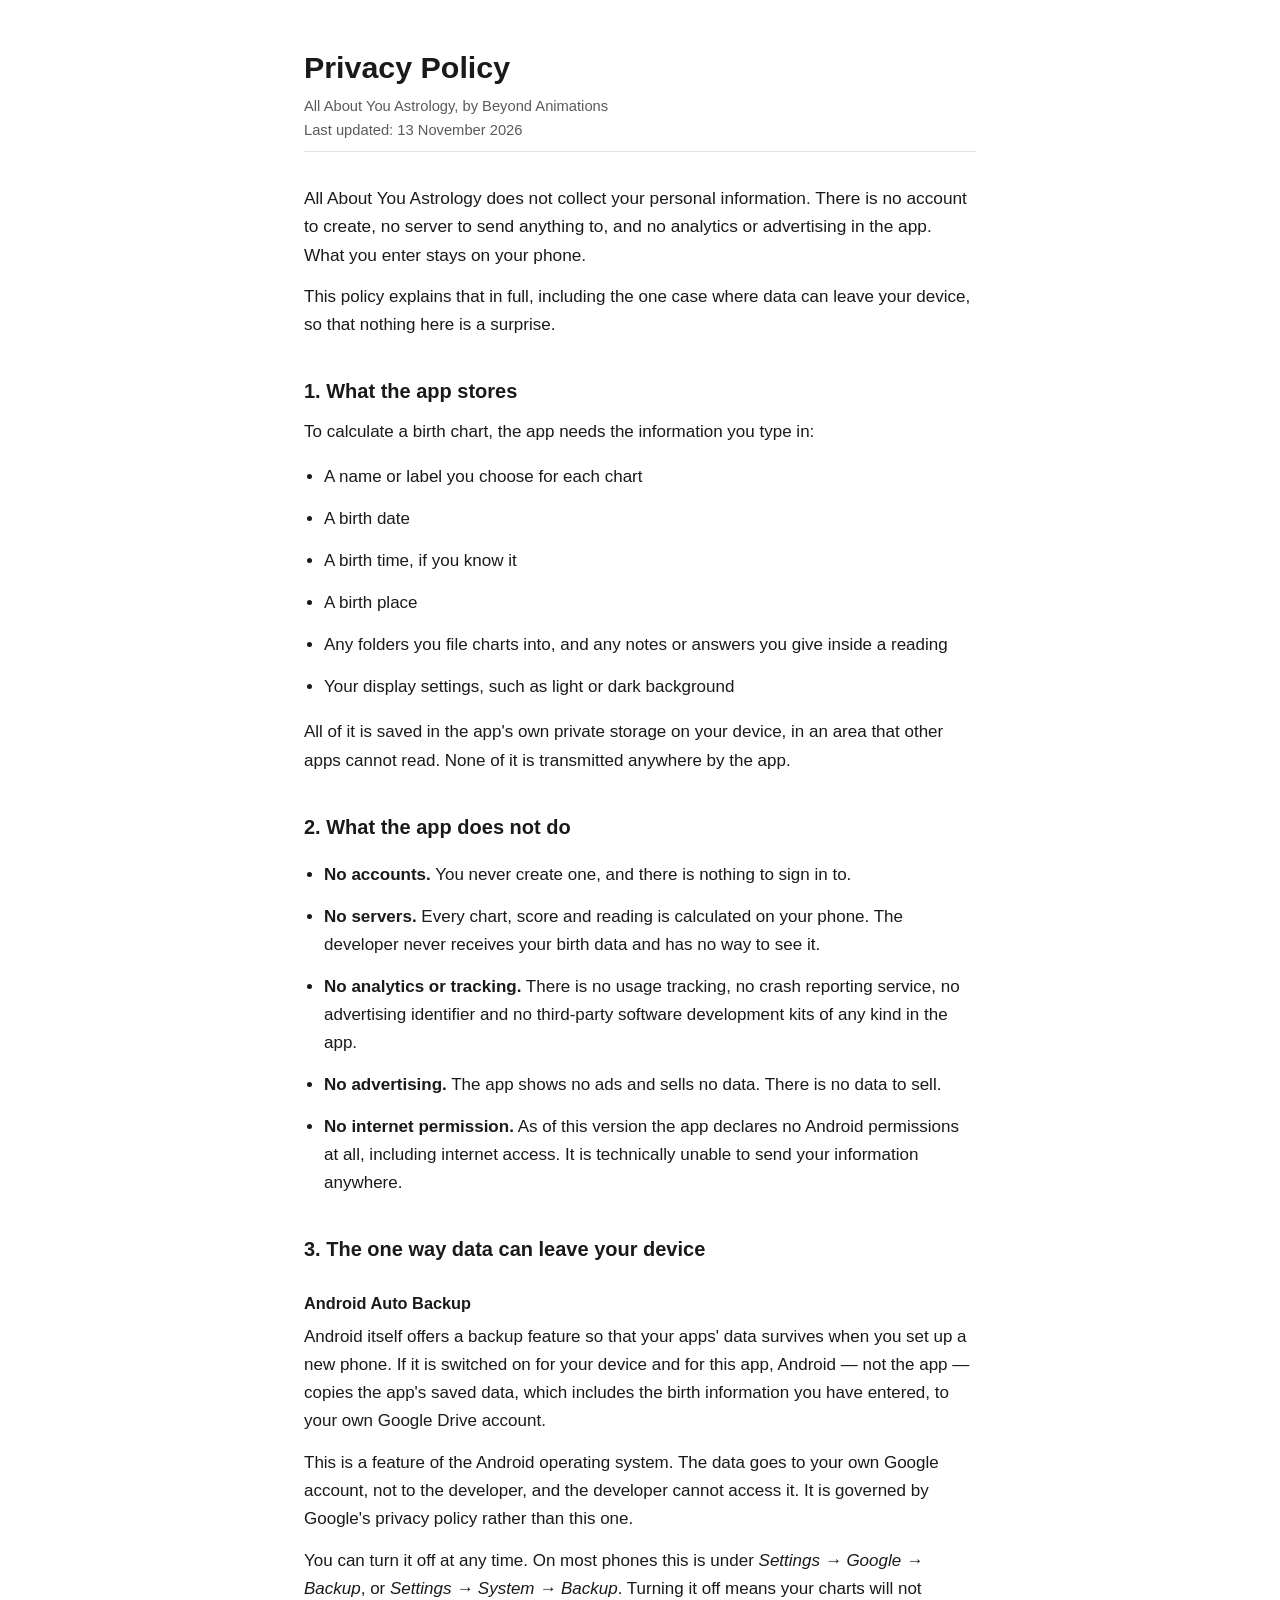
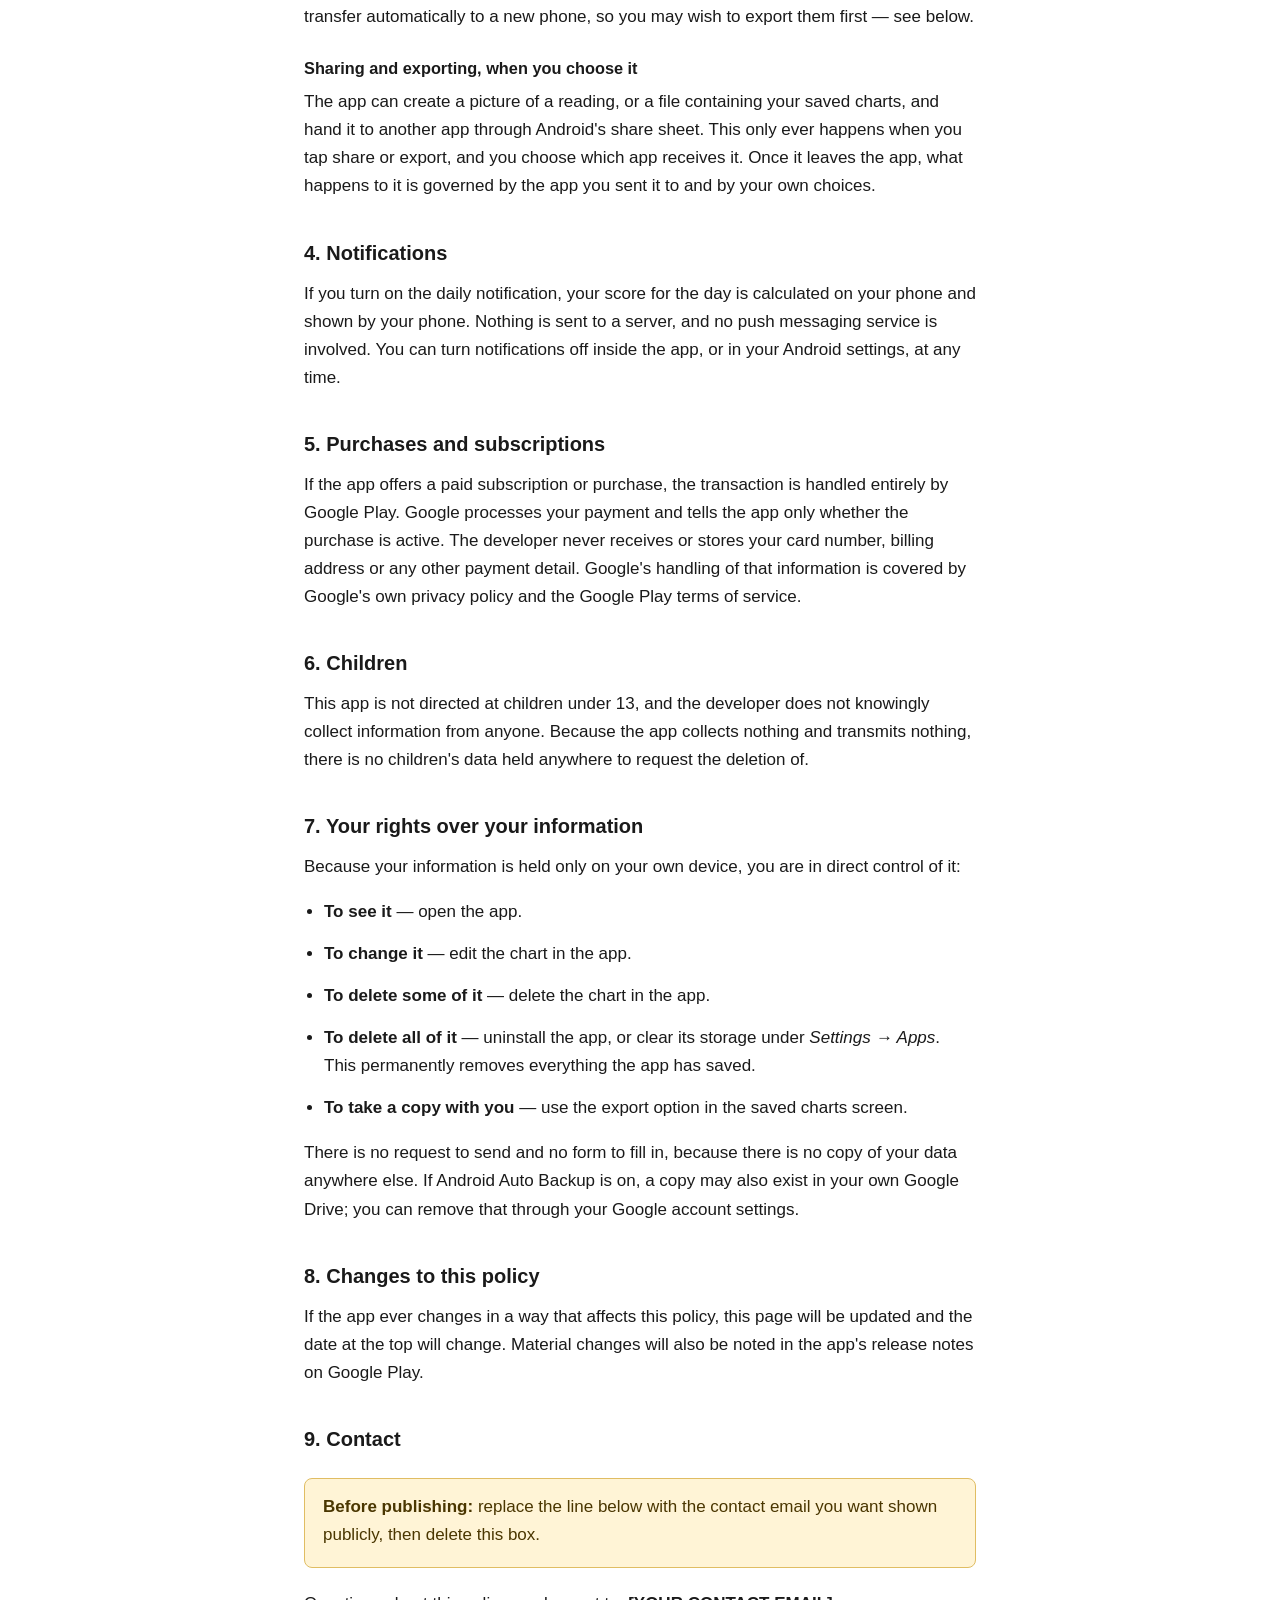
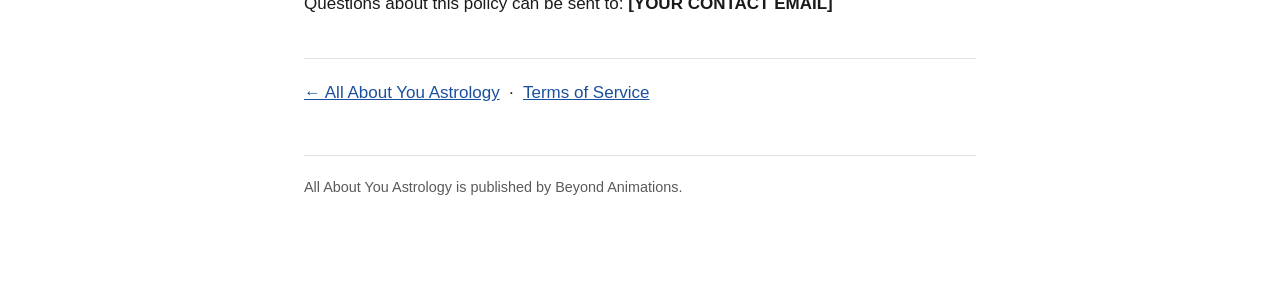
==== privacy.html @ 1790e674 "Privacy Policy and Terms of Service for All About You Astrology Written against the shipped code rat" ====
<!doctype html>
<html lang="en">
<head>
<meta charset="utf-8">
<meta name="viewport" content="width=device-width, initial-scale=1">
<title>Privacy Policy — All About You Astrology</title>
<link rel="stylesheet" href="style.css">
</head>
<body>
<main>

<header>
  <h1>Privacy Policy</h1>
  <p class="meta">All About You Astrology, by Beyond Animations<br>
  Last updated: 13 November 2026</p>
</header>

<p class="lede">All About You Astrology does not collect your personal information.
There is no account to create, no server to send anything to, and no analytics or
advertising in the app. What you enter stays on your phone.</p>

<p>This policy explains that in full, including the one case where data can leave your
device, so that nothing here is a surprise.</p>

<h2>1. What the app stores</h2>

<p>To calculate a birth chart, the app needs the information you type in:</p>

<ul>
  <li>A name or label you choose for each chart</li>
  <li>A birth date</li>
  <li>A birth time, if you know it</li>
  <li>A birth place</li>
  <li>Any folders you file charts into, and any notes or answers you give inside a reading</li>
  <li>Your display settings, such as light or dark background</li>
</ul>

<p>All of it is saved in the app's own private storage on your device, in an area that
other apps cannot read. None of it is transmitted anywhere by the app.</p>

<h2>2. What the app does not do</h2>

<ul>
  <li><strong>No accounts.</strong> You never create one, and there is nothing to sign in to.</li>
  <li><strong>No servers.</strong> Every chart, score and reading is calculated on your
      phone. The developer never receives your birth data and has no way to see it.</li>
  <li><strong>No analytics or tracking.</strong> There is no usage tracking, no crash
      reporting service, no advertising identifier and no third-party software
      development kits of any kind in the app.</li>
  <li><strong>No advertising.</strong> The app shows no ads and sells no data. There is no
      data to sell.</li>
  <li><strong>No internet permission.</strong> As of this version the app declares no
      Android permissions at all, including internet access. It is technically unable to
      send your information anywhere.</li>
</ul>

<h2>3. The one way data can leave your device</h2>

<h3>Android Auto Backup</h3>

<p>Android itself offers a backup feature so that your apps' data survives when you set up
a new phone. If it is switched on for your device and for this app, Android — not the
app — copies the app's saved data, which includes the birth information you have entered,
to your own Google Drive account.</p>

<p>This is a feature of the Android operating system. The data goes to your own Google
account, not to the developer, and the developer cannot access it. It is governed by
Google's privacy policy rather than this one.</p>

<p>You can turn it off at any time. On most phones this is under
<em>Settings &rarr; Google &rarr; Backup</em>, or <em>Settings &rarr; System &rarr;
Backup</em>. Turning it off means your charts will not transfer automatically to a new
phone, so you may wish to export them first — see below.</p>

<h3>Sharing and exporting, when you choose it</h3>

<p>The app can create a picture of a reading, or a file containing your saved charts, and
hand it to another app through Android's share sheet. This only ever happens when you tap
share or export, and you choose which app receives it. Once it leaves the app, what
happens to it is governed by the app you sent it to and by your own choices.</p>

<h2>4. Notifications</h2>

<p>If you turn on the daily notification, your score for the day is calculated on your
phone and shown by your phone. Nothing is sent to a server, and no push messaging service
is involved. You can turn notifications off inside the app, or in your Android settings,
at any time.</p>

<h2>5. Purchases and subscriptions</h2>

<p>If the app offers a paid subscription or purchase, the transaction is handled entirely
by Google Play. Google processes your payment and tells the app only whether the purchase
is active. The developer never receives or stores your card number, billing address or any
other payment detail. Google's handling of that information is covered by Google's own
privacy policy and the Google Play terms of service.</p>

<h2>6. Children</h2>

<p>This app is not directed at children under 13, and the developer does not knowingly
collect information from anyone. Because the app collects nothing and transmits nothing,
there is no children's data held anywhere to request the deletion of.</p>

<h2>7. Your rights over your information</h2>

<p>Because your information is held only on your own device, you are in direct control of
it:</p>

<ul>
  <li><strong>To see it</strong> — open the app.</li>
  <li><strong>To change it</strong> — edit the chart in the app.</li>
  <li><strong>To delete some of it</strong> — delete the chart in the app.</li>
  <li><strong>To delete all of it</strong> — uninstall the app, or clear its storage under
      <em>Settings &rarr; Apps</em>. This permanently removes everything the app has saved.</li>
  <li><strong>To take a copy with you</strong> — use the export option in the saved charts
      screen.</li>
</ul>

<p>There is no request to send and no form to fill in, because there is no copy of your
data anywhere else. If Android Auto Backup is on, a copy may also exist in your own Google
Drive; you can remove that through your Google account settings.</p>

<h2>8. Changes to this policy</h2>

<p>If the app ever changes in a way that affects this policy, this page will be updated and
the date at the top will change. Material changes will also be noted in the app's release
notes on Google Play.</p>

<h2>9. Contact</h2>

<div class="todo">
  <p><strong>Before publishing:</strong> replace the line below with the contact email you
  want shown publicly, then delete this box.</p>
</div>

<p>Questions about this policy can be sent to: <strong>[YOUR CONTACT EMAIL]</strong></p>

<nav class="home">
  <p><a href="index.html">&larr; All About You Astrology</a> &nbsp;·&nbsp;
  <a href="terms.html">Terms of Service</a></p>
</nav>

<footer>
  <p>All About You Astrology is published by Beyond Animations.</p>
</footer>

</main>
</body>
</html>
---- style.css ----
:root {
  --bg: #ffffff;
  --fg: #1a1a1a;
  --muted: #5a5a5a;
  --rule: #e2e2e2;
  --link: #1a4fa0;
  --card: #f7f7f8;
}
@media (prefers-color-scheme: dark) {
  :root {
    --bg: #15151a;
    --fg: #ececf0;
    --muted: #a0a0ab;
    --rule: #32323c;
    --link: #8fb4f5;
    --card: #1e1e26;
  }
}
* { box-sizing: border-box; }
body {
  margin: 0;
  padding: 0 16px 72px;
  background: var(--bg);
  color: var(--fg);
  font: 17px/1.65 -apple-system, BlinkMacSystemFont, "Segoe UI", Roboto, Helvetica, Arial, sans-serif;
}
main { max-width: 42rem; margin: 0 auto; }
header { padding: 48px 0 8px; border-bottom: 1px solid var(--rule); margin-bottom: 32px; }
h1 { font-size: 1.9rem; line-height: 1.25; margin: 0 0 8px; }
h2 { font-size: 1.25rem; margin: 36px 0 10px; }
h3 { font-size: 1.02rem; margin: 24px 0 6px; }
p, li { margin: 0 0 14px; }
ul { padding-left: 1.25rem; }
a { color: var(--link); }
.meta { color: var(--muted); font-size: 0.92rem; margin: 0; }
.lede { font-size: 1.08rem; }
.card {
  background: var(--card);
  border: 1px solid var(--rule);
  border-radius: 10px;
  padding: 18px 20px 6px;
  margin: 24px 0;
}
.todo {
  background: #fff4d6;
  border: 1px solid #e0bd63;
  color: #4a3600;
  border-radius: 8px;
  padding: 14px 18px 4px;
  margin: 22px 0;
}
@media (prefers-color-scheme: dark) {
  .todo { background: #3a2f10; border-color: #7a6324; color: #f3e2b4; }
}
nav.home { margin: 40px 0 0; padding-top: 20px; border-top: 1px solid var(--rule); }
footer { margin-top: 48px; padding-top: 20px; border-top: 1px solid var(--rule); color: var(--muted); font-size: 0.9rem; }
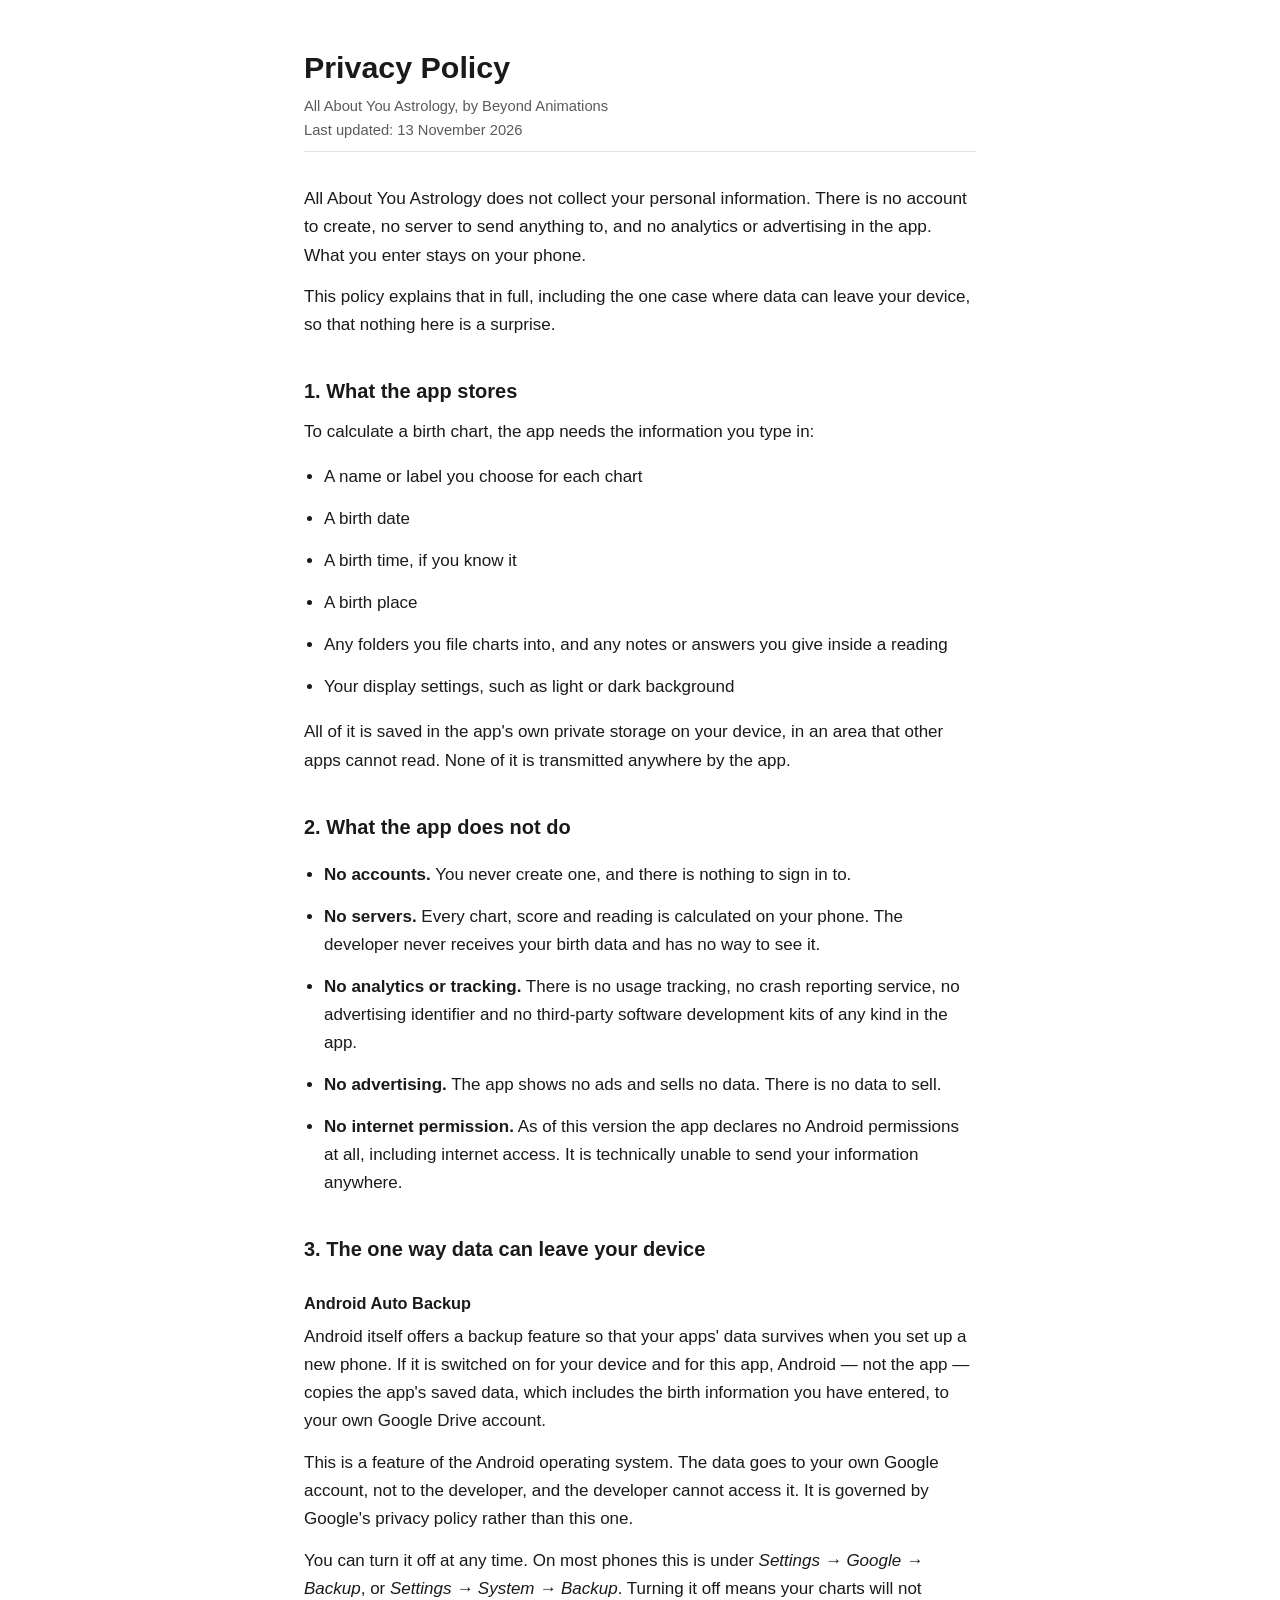
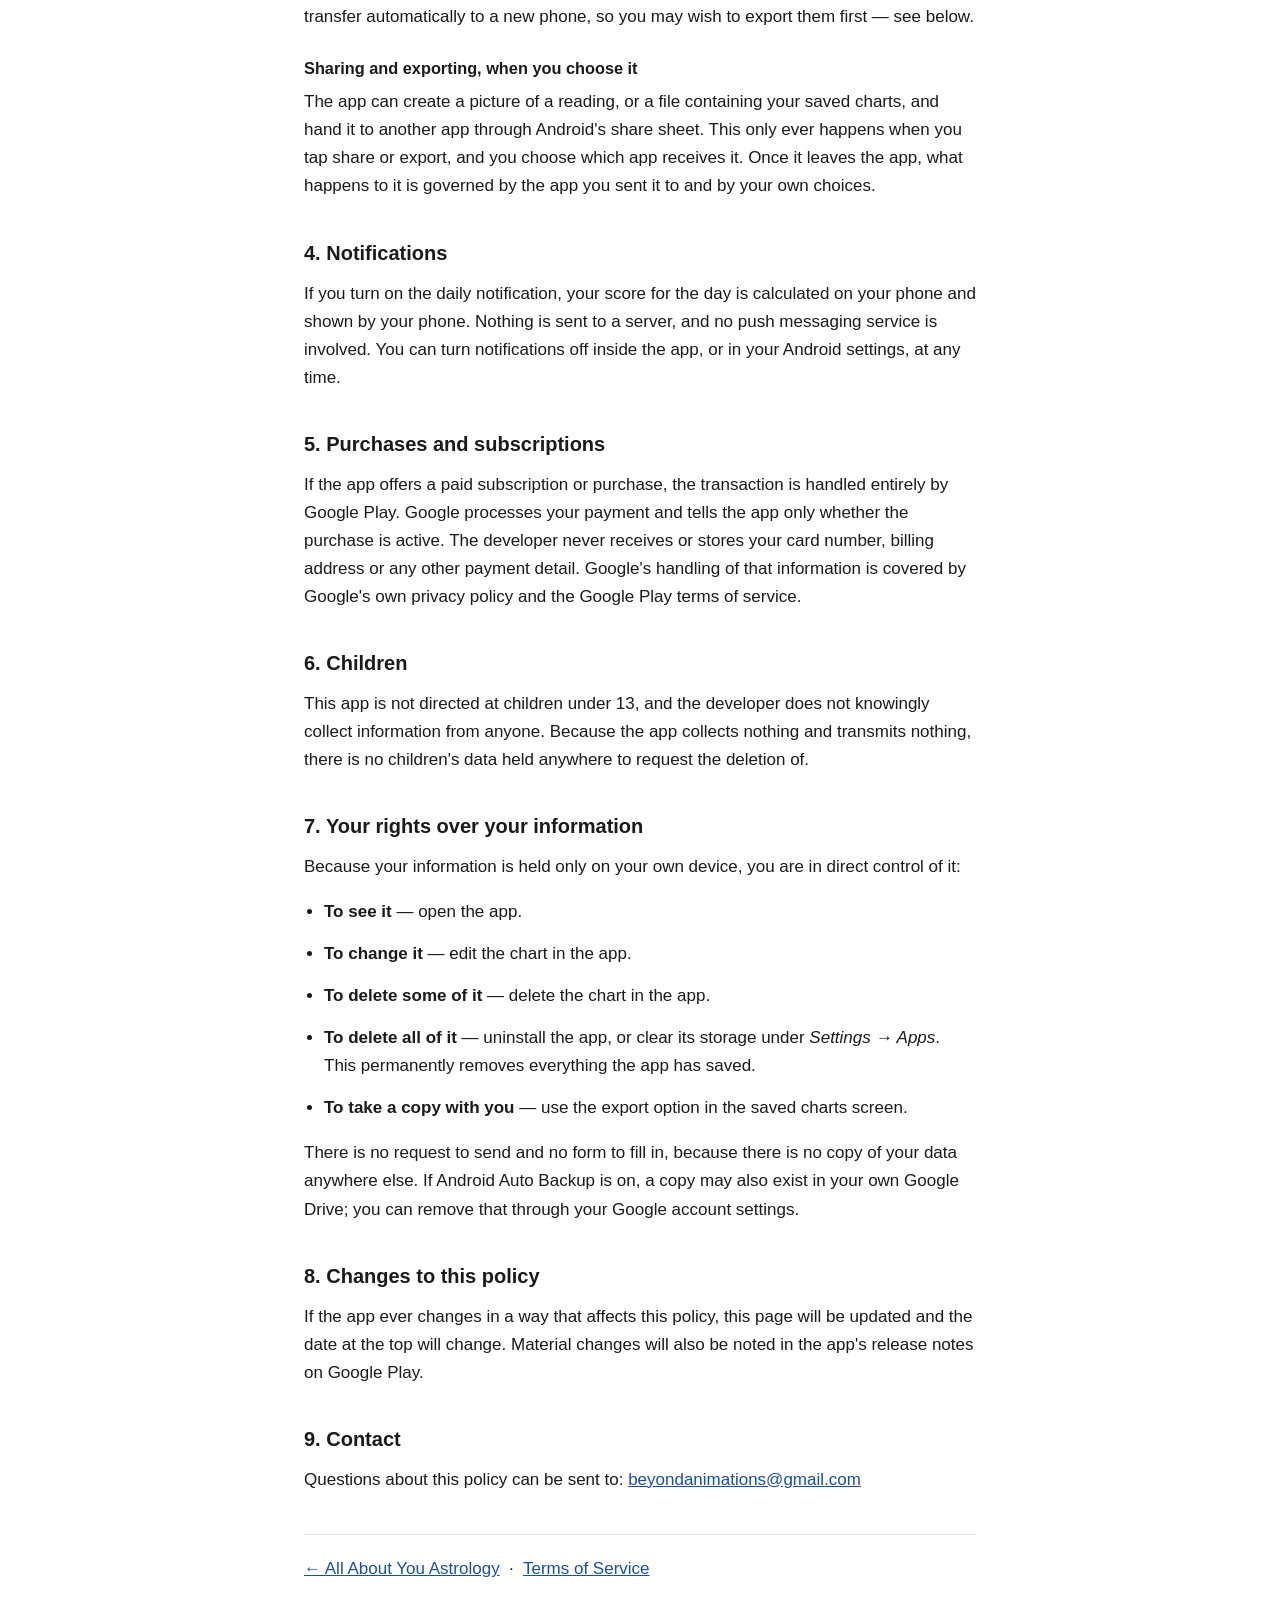
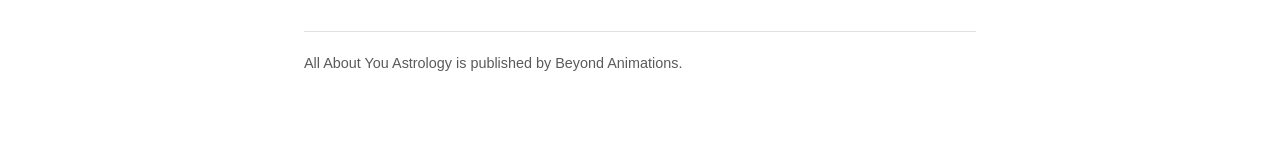
==== commit 61efd0b4: "Fill in the contact, state and country Florida, United States, and beyondanimations@gmail.com as the" ====
--- a/privacy.html
+++ b/privacy.html
@@ -127,12 +127,8 @@
 
 <h2>9. Contact</h2>
 
-<div class="todo">
-  <p><strong>Before publishing:</strong> replace the line below with the contact email you
-  want shown publicly, then delete this box.</p>
-</div>
 
-<p>Questions about this policy can be sent to: <strong>[YOUR CONTACT EMAIL]</strong></p>
+<p>Questions about this policy can be sent to: <a href="mailto:beyondanimations@gmail.com">beyondanimations@gmail.com</a></p>
 
 <nav class="home">
   <p><a href="index.html">&larr; All About You Astrology</a> &nbsp;·&nbsp;
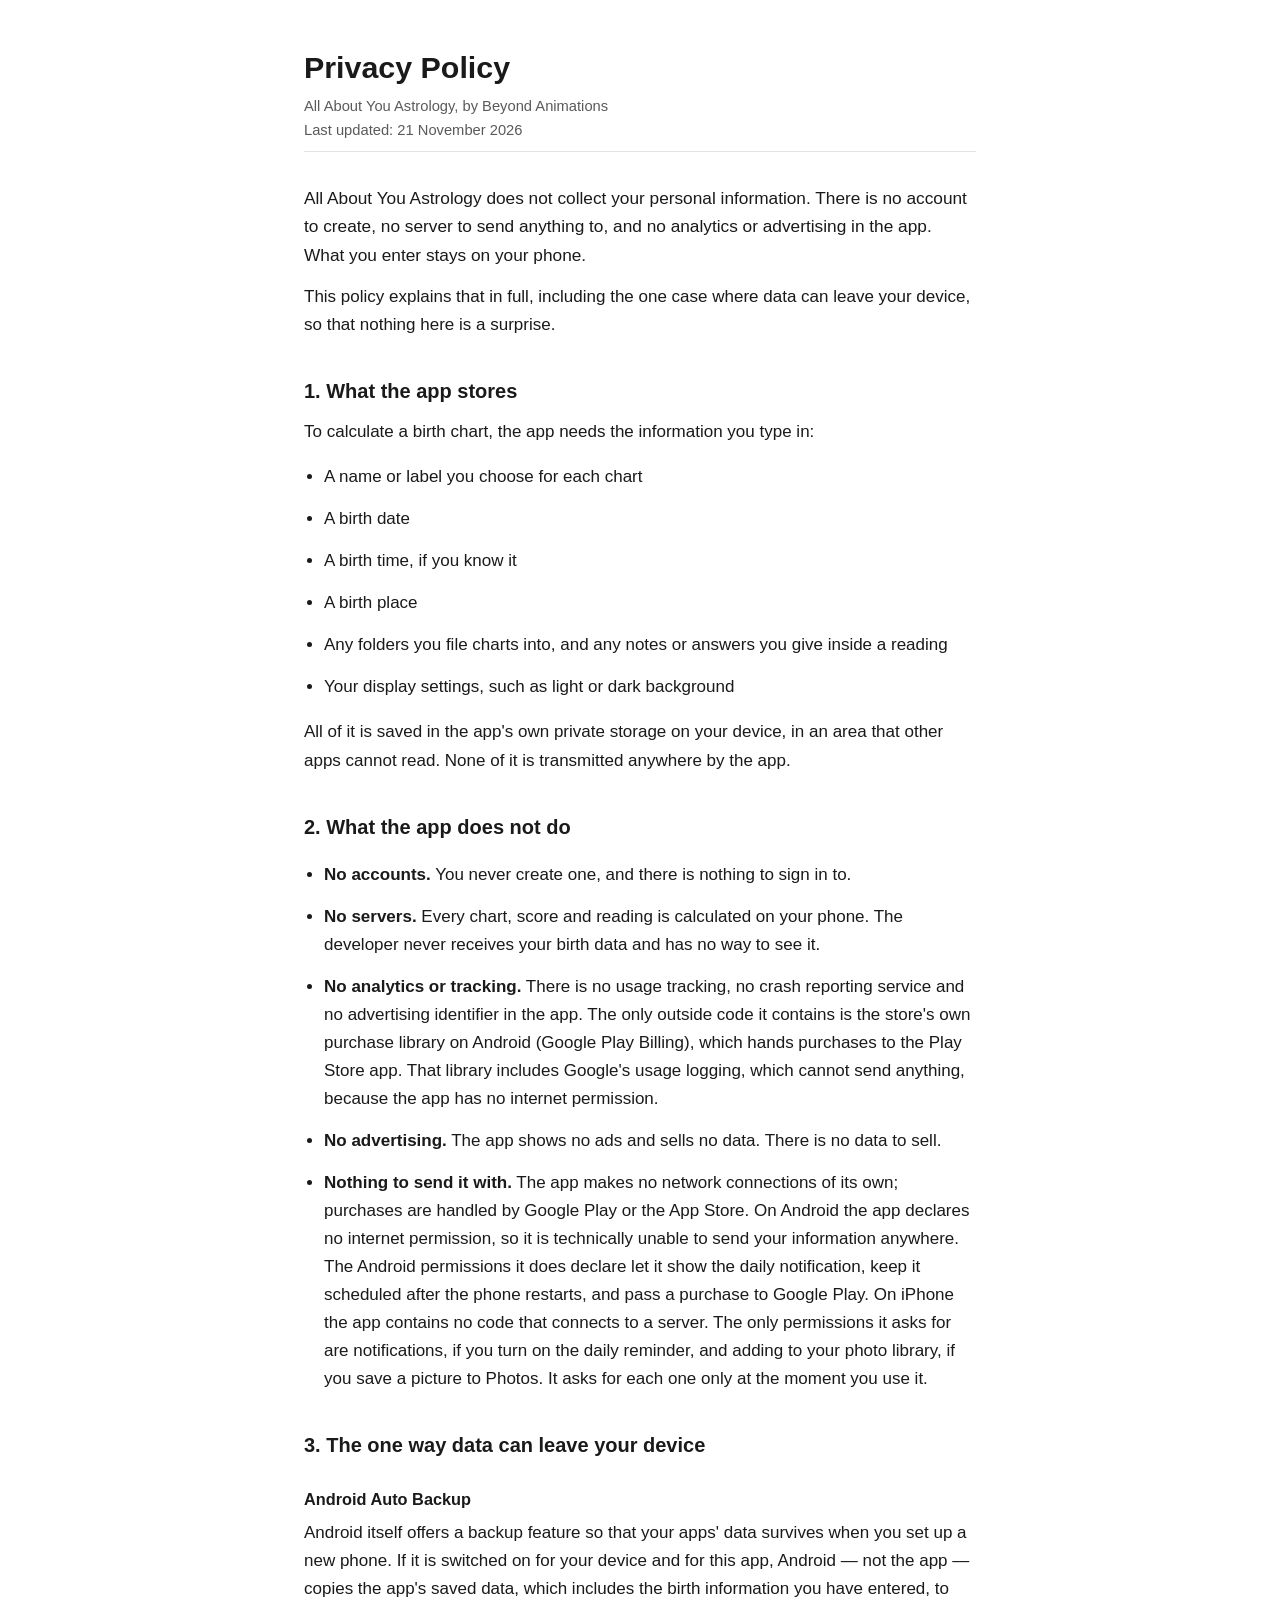
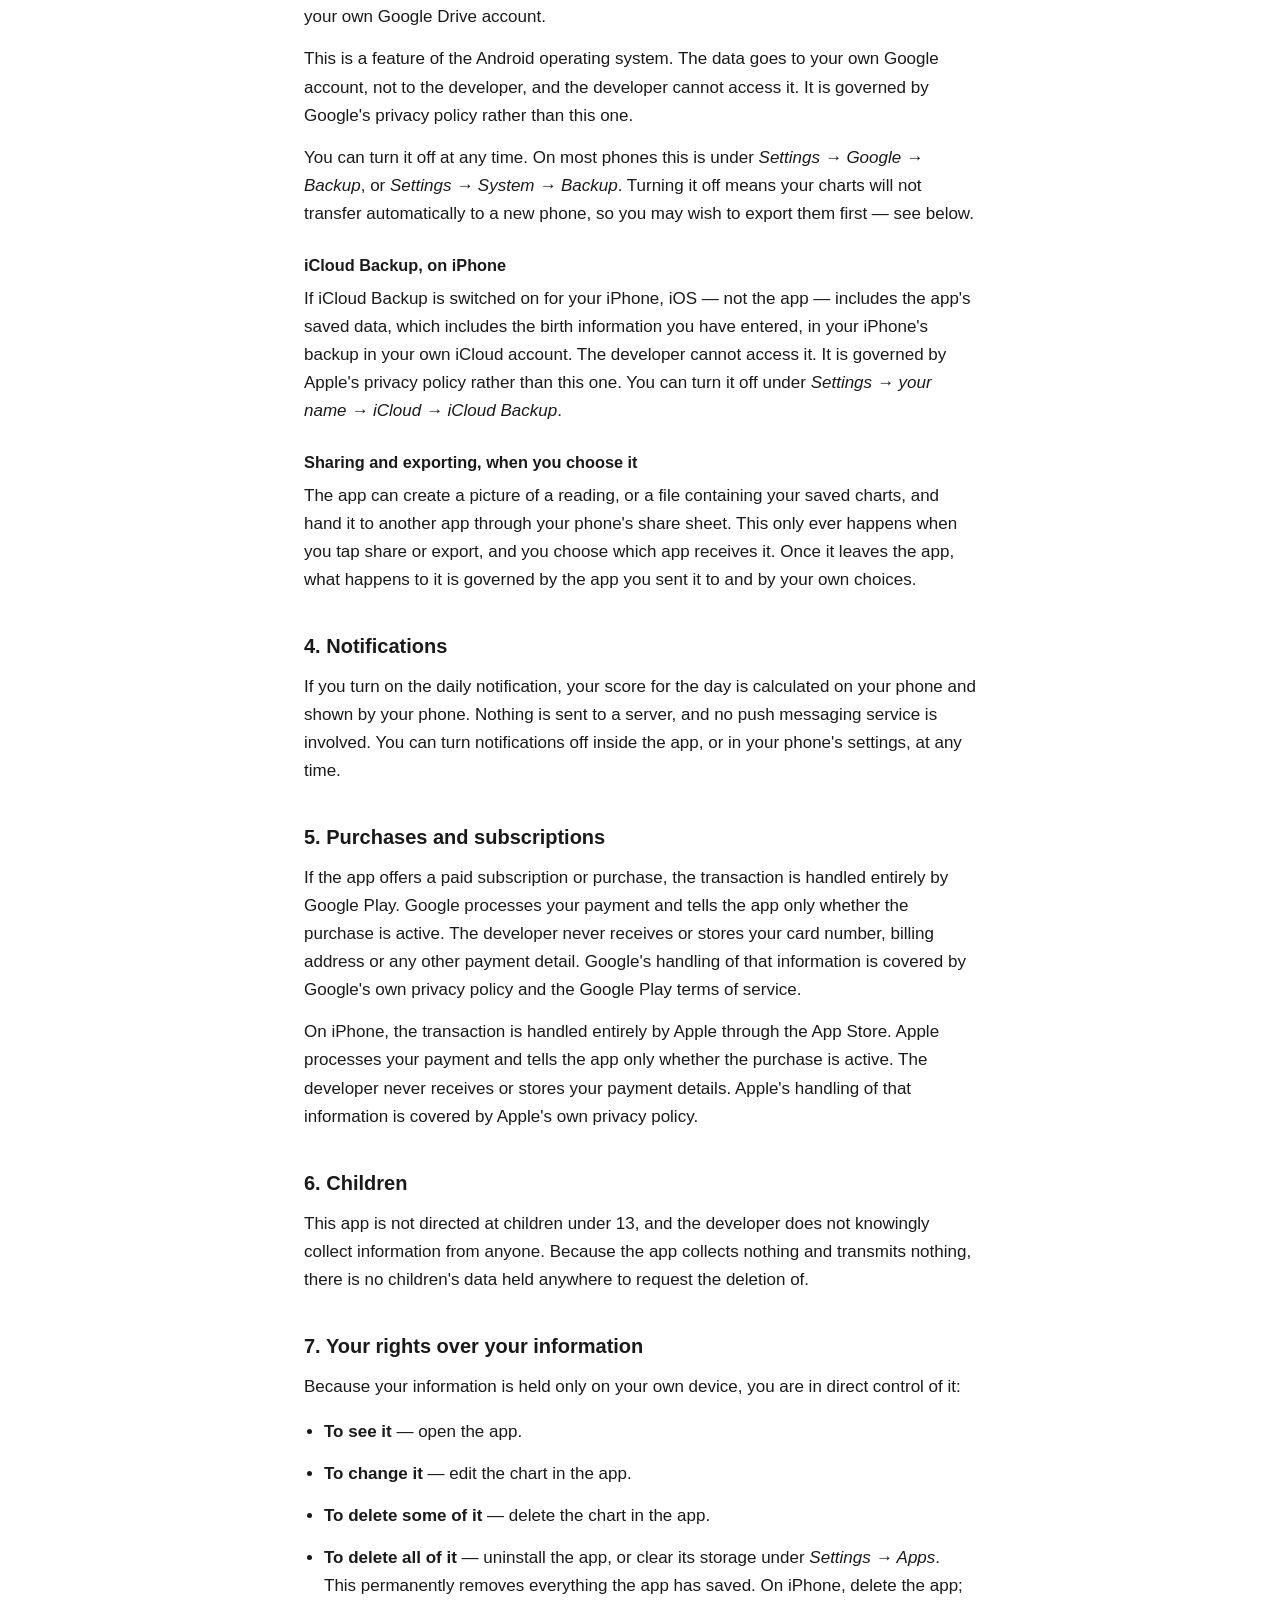
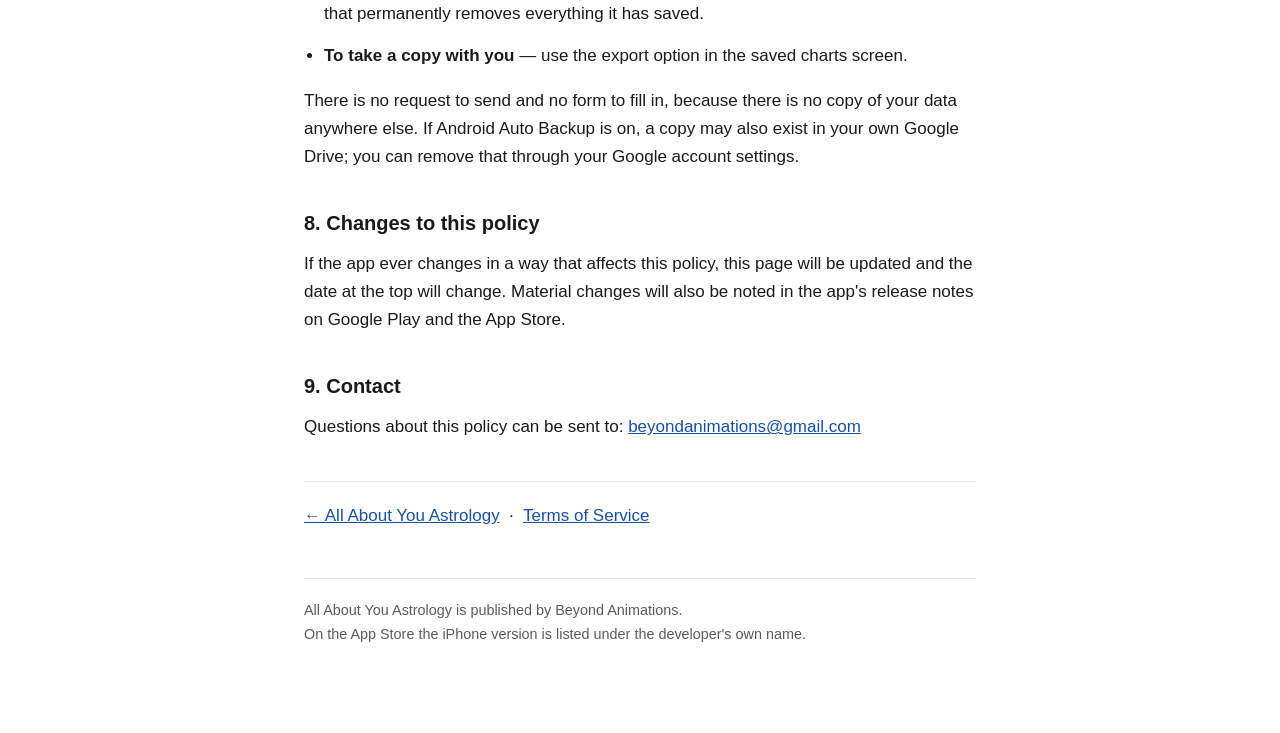
==== commit 88dec605: "Privacy and Terms cover both Google Play and the App Store Apple wording approved by the owner (APP-" ====
--- a/privacy.html
+++ b/privacy.html
@@ -12,7 +12,7 @@
 <header>
   <h1>Privacy Policy</h1>
   <p class="meta">All About You Astrology, by Beyond Animations<br>
-  Last updated: 13 November 2026</p>
+  Last updated: 21 November 2026</p>
 </header>
 
 <p class="lede">All About You Astrology does not collect your personal information.
@@ -45,13 +45,21 @@
   <li><strong>No servers.</strong> Every chart, score and reading is calculated on your
       phone. The developer never receives your birth data and has no way to see it.</li>
   <li><strong>No analytics or tracking.</strong> There is no usage tracking, no crash
-      reporting service, no advertising identifier and no third-party software
-      development kits of any kind in the app.</li>
+      reporting service and no advertising identifier in the app. The only outside code
+      it contains is the store's own purchase library on Android (Google Play Billing),
+      which hands purchases to the Play Store app. That library includes Google's usage
+      logging, which cannot send anything, because the app has no internet permission.</li>
   <li><strong>No advertising.</strong> The app shows no ads and sells no data. There is no
       data to sell.</li>
-  <li><strong>No internet permission.</strong> As of this version the app declares no
-      Android permissions at all, including internet access. It is technically unable to
-      send your information anywhere.</li>
+  <li><strong>Nothing to send it with.</strong> The app makes no network connections of
+      its own; purchases are handled by Google Play or the App Store. On Android the app
+      declares no internet permission, so it is technically unable to send your information
+      anywhere. The Android permissions it does declare let it show the daily notification,
+      keep it scheduled after the phone restarts, and pass a purchase to Google Play. On
+      iPhone the app contains no code that connects to a server. The only permissions it
+      asks for are notifications, if you turn on the daily reminder, and adding to your
+      photo library, if you save a picture to Photos. It asks for each one only at the
+      moment you use it.</li>
 </ul>
 
 <h2>3. The one way data can leave your device</h2>
@@ -72,10 +80,18 @@
 Backup</em>. Turning it off means your charts will not transfer automatically to a new
 phone, so you may wish to export them first — see below.</p>
 
+<h3>iCloud Backup, on iPhone</h3>
+
+<p>If iCloud Backup is switched on for your iPhone, iOS — not the app — includes the app's
+saved data, which includes the birth information you have entered, in your iPhone's backup
+in your own iCloud account. The developer cannot access it. It is governed by Apple's
+privacy policy rather than this one. You can turn it off under <em>Settings &rarr; your
+name &rarr; iCloud &rarr; iCloud Backup</em>.</p>
+
 <h3>Sharing and exporting, when you choose it</h3>
 
 <p>The app can create a picture of a reading, or a file containing your saved charts, and
-hand it to another app through Android's share sheet. This only ever happens when you tap
+hand it to another app through your phone's share sheet. This only ever happens when you tap
 share or export, and you choose which app receives it. Once it leaves the app, what
 happens to it is governed by the app you sent it to and by your own choices.</p>
 
@@ -83,7 +99,7 @@
 
 <p>If you turn on the daily notification, your score for the day is calculated on your
 phone and shown by your phone. Nothing is sent to a server, and no push messaging service
-is involved. You can turn notifications off inside the app, or in your Android settings,
+is involved. You can turn notifications off inside the app, or in your phone's settings,
 at any time.</p>
 
 <h2>5. Purchases and subscriptions</h2>
@@ -93,6 +109,11 @@
 is active. The developer never receives or stores your card number, billing address or any
 other payment detail. Google's handling of that information is covered by Google's own
 privacy policy and the Google Play terms of service.</p>
+
+<p>On iPhone, the transaction is handled entirely by Apple through the App Store. Apple
+processes your payment and tells the app only whether the purchase is active. The developer
+never receives or stores your payment details. Apple's handling of that information is
+covered by Apple's own privacy policy.</p>
 
 <h2>6. Children</h2>
 
@@ -110,7 +131,8 @@
   <li><strong>To change it</strong> — edit the chart in the app.</li>
   <li><strong>To delete some of it</strong> — delete the chart in the app.</li>
   <li><strong>To delete all of it</strong> — uninstall the app, or clear its storage under
-      <em>Settings &rarr; Apps</em>. This permanently removes everything the app has saved.</li>
+      <em>Settings &rarr; Apps</em>. This permanently removes everything the app has saved.
+      On iPhone, delete the app; that permanently removes everything it has saved.</li>
   <li><strong>To take a copy with you</strong> — use the export option in the saved charts
       screen.</li>
 </ul>
@@ -123,7 +145,7 @@
 
 <p>If the app ever changes in a way that affects this policy, this page will be updated and
 the date at the top will change. Material changes will also be noted in the app's release
-notes on Google Play.</p>
+notes on Google Play and the App Store.</p>
 
 <h2>9. Contact</h2>
 
@@ -136,7 +158,8 @@
 </nav>
 
 <footer>
-  <p>All About You Astrology is published by Beyond Animations.</p>
+  <p>All About You Astrology is published by Beyond Animations.<br>
+  On the App Store the iPhone version is listed under the developer's own name.</p>
 </footer>
 
 </main>
